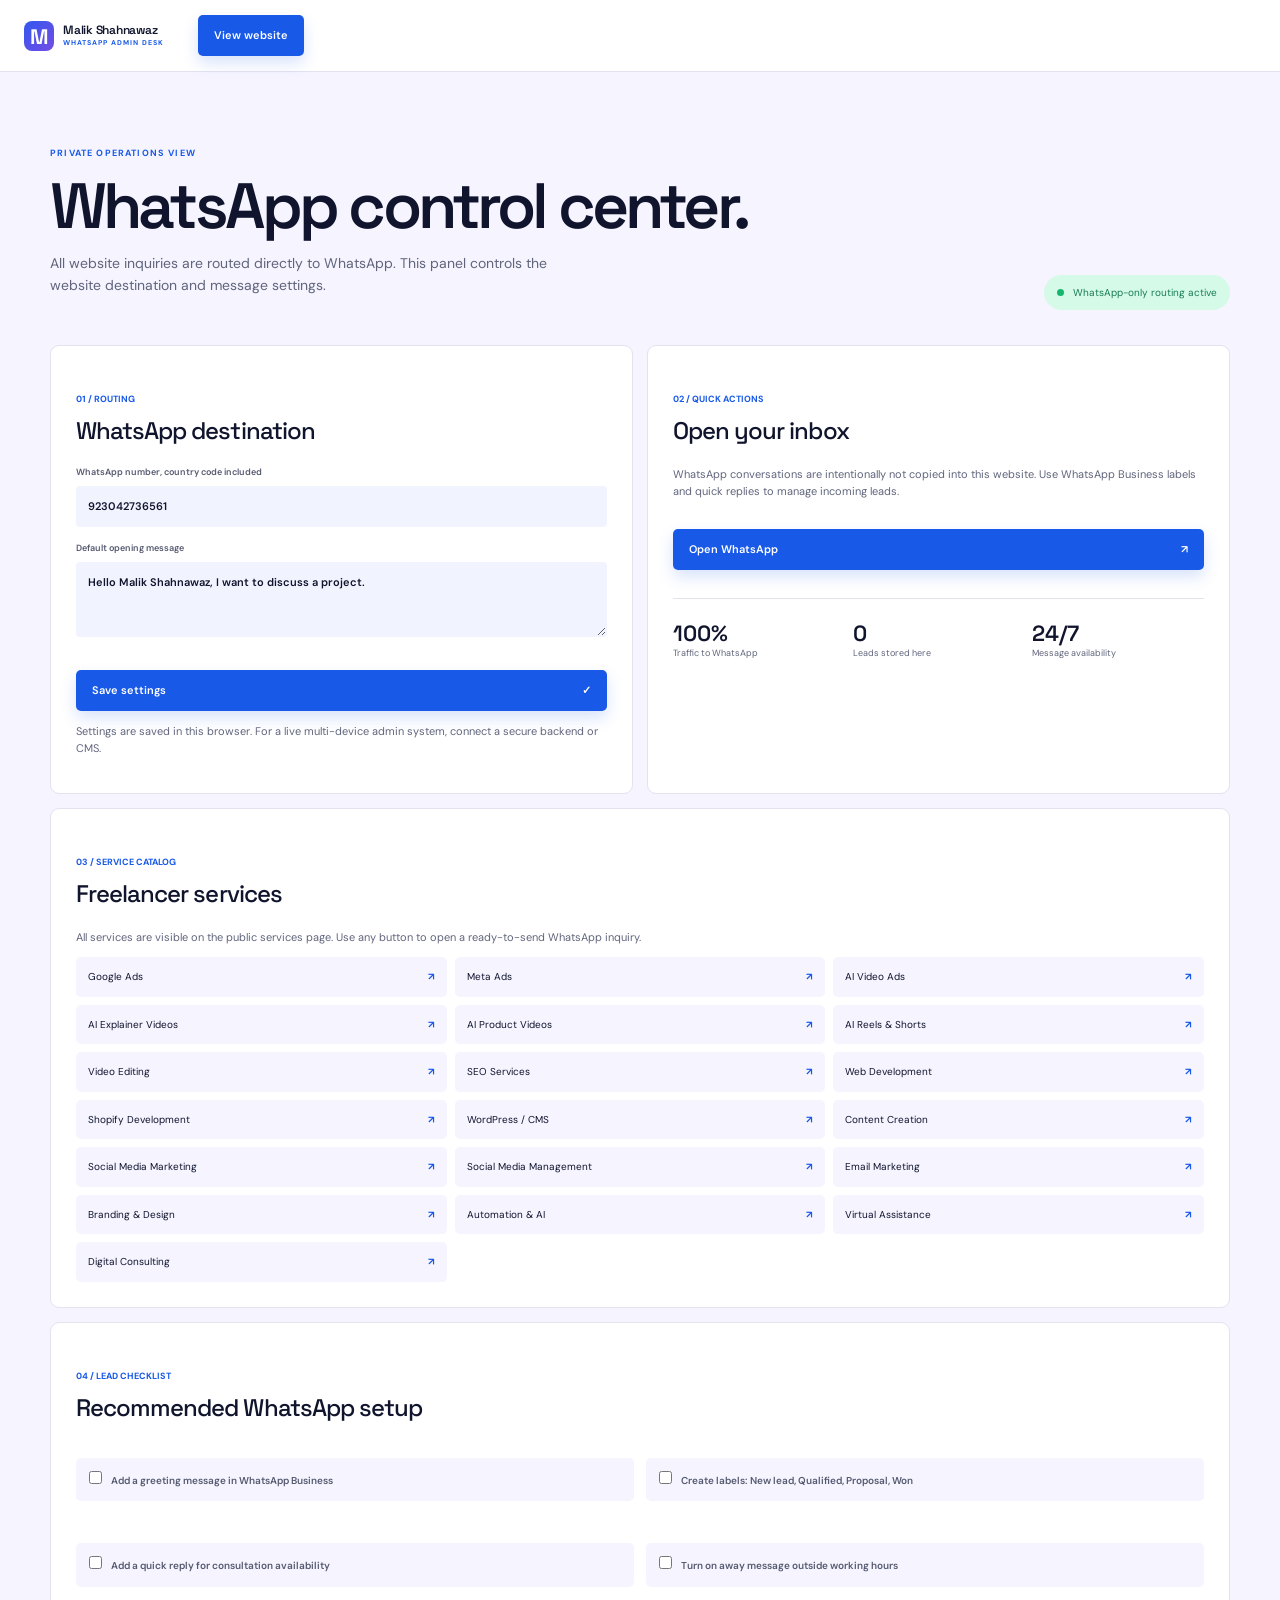
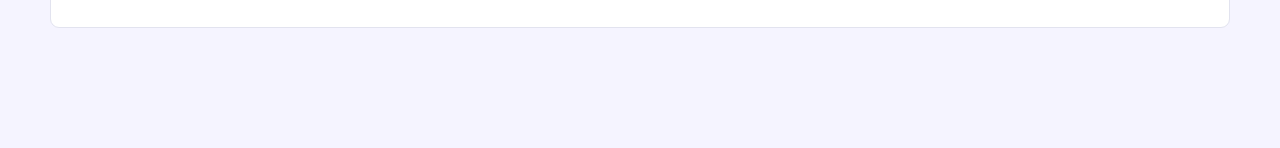
==== admin.html @ cf155d62 "Add WhatsApp-first freelancer website" ====
<!doctype html>
<html lang="en">
<head>
  <meta charset="UTF-8"><meta name="viewport" content="width=device-width,initial-scale=1.0"><title>Admin | WhatsApp Desk</title><link rel="stylesheet" href="styles.css"><link rel="stylesheet" href="admin.css">
</head>
<body class="admin-page">
  <header class="site-header"><a class="brand" href="index.html"><span class="brand-mark">M</span><span><strong>Malik Shahnawaz</strong><small>WHATSAPP ADMIN DESK</small></span></a><a class="button button-primary" href="index.html">View website</a></header>
  <main class="section-shell admin-main">
    <div class="admin-heading"><div><p class="eyebrow">Private operations view</p><h1>WhatsApp control center.</h1><p>All website inquiries are routed directly to WhatsApp. This panel controls the website destination and message settings.</p></div><div class="admin-status"><i></i> WhatsApp-only routing active</div></div>
    <div class="admin-grid">
      <section class="admin-card"><p class="card-kicker">01 / Routing</p><h2>WhatsApp destination</h2><label>WhatsApp number, country code included<input id="wa-number" inputmode="tel" placeholder="923042736561"></label><label>Default opening message<textarea id="wa-greeting" rows="3">Hello Malik Shahnawaz, I want to discuss a project.</textarea></label><button class="button button-submit" id="save-settings">Save settings <span>✓</span></button><p class="admin-note" id="save-note">Settings are saved in this browser. For a live multi-device admin system, connect a secure backend or CMS.</p></section>
      <section class="admin-card"><p class="card-kicker">02 / Quick actions</p><h2>Open your inbox</h2><p>WhatsApp conversations are intentionally not copied into this website. Use WhatsApp Business labels and quick replies to manage incoming leads.</p><a id="open-whatsapp" class="button button-submit" href="https://wa.me/923042736561" target="_blank" rel="noopener">Open WhatsApp <span>↗</span></a><div class="admin-stats"><div><strong>100%</strong><small>Traffic to WhatsApp</small></div><div><strong>0</strong><small>Leads stored here</small></div><div><strong>24/7</strong><small>Message availability</small></div></div></section>
      <section class="admin-card full"><p class="card-kicker">03 / Service catalog</p><h2>Freelancer services</h2><p>All services are visible on the public services page. Use any button to open a ready-to-send WhatsApp inquiry.</p><div class="admin-service-grid"><a href="services.html#google-ads">Google Ads <span>↗</span></a><a href="services.html#meta-ads">Meta Ads <span>↗</span></a><a href="services.html#ai-ads">AI Video Ads <span>↗</span></a><a href="services.html#ai-explainer">AI Explainer Videos <span>↗</span></a><a href="services.html#ai-product">AI Product Videos <span>↗</span></a><a href="services.html#ai-reels">AI Reels &amp; Shorts <span>↗</span></a><a href="services.html#video-editing">Video Editing <span>↗</span></a><a href="services.html#seo">SEO Services <span>↗</span></a><a href="services.html#web">Web Development <span>↗</span></a><a href="services.html#shopify">Shopify Development <span>↗</span></a><a href="services.html#wordpress">WordPress / CMS <span>↗</span></a><a href="services.html#content-creation">Content Creation <span>↗</span></a><a href="services.html#social-media">Social Media Marketing <span>↗</span></a><a href="services.html#social-management">Social Media Management <span>↗</span></a><a href="services.html#email">Email Marketing <span>↗</span></a><a href="services.html#branding">Branding &amp; Design <span>↗</span></a><a href="services.html#automation">Automation &amp; AI <span>↗</span></a><a href="services.html#virtual-assistant">Virtual Assistance <span>↗</span></a><a href="services.html#consulting">Digital Consulting <span>↗</span></a></div></section>
      <section class="admin-card full"><p class="card-kicker">04 / Lead checklist</p><h2>Recommended WhatsApp setup</h2><div class="checklist"><label><input type="checkbox"> Add a greeting message in WhatsApp Business</label><label><input type="checkbox"> Create labels: New lead, Qualified, Proposal, Won</label><label><input type="checkbox"> Add a quick reply for consultation availability</label><label><input type="checkbox"> Turn on away message outside working hours</label></div></section>
    </div>
  </main>
  <script src="admin.js"></script>
</body>
</html>
---- styles.css ----
@import url('https://fonts.googleapis.com/css2?family=DM+Sans:wght@400;500;600;700&family=Space+Grotesk:wght@400;500;600;700&display=swap');
:root{--ink:#10152d;--muted:#60657c;--blue:#1859e8;--blue-dark:#123bc0;--lav:#f5f4ff;--lav-2:#e9ebff;--line:#e2e3ef;--mint:#62f3b0;--white:#fff;--shell:1180px;--display:'Space Grotesk',sans-serif;--body:'DM Sans',sans-serif}*{box-sizing:border-box}html{scroll-behavior:smooth}body{margin:0;background:#fbfaff;color:var(--ink);font-family:var(--body);font-size:14px;line-height:1.55}a{color:inherit;text-decoration:none}button,input,select,textarea{font:inherit}button{cursor:pointer}.section-shell{width:min(var(--shell),calc(100% - 48px));margin-inline:auto}.announcement{background:var(--ink);color:#fff;text-align:center;padding:7px;font-size:10px;letter-spacing:.08em;text-transform:uppercase}.status-dot,.live i{display:inline-block;width:7px;height:7px;border-radius:50%;background:var(--mint);margin-right:6px}.site-header{height:72px;background:#fff;border-bottom:1px solid var(--line);display:flex;align-items:center;gap:34px;padding:0 max(24px,calc((100% - 1280px)/2));position:sticky;top:0;z-index:10}.brand{display:flex;align-items:center;gap:9px;white-space:nowrap}.brand-mark{display:grid;place-items:center;background:linear-gradient(135deg,#3158ee,#744ce5);width:30px;height:30px;border-radius:8px;color:#fff;font-family:var(--display);font-weight:700;font-size:21px}.brand strong{display:block;font:600 12px var(--display);letter-spacing:-.02em}.brand small{display:block;color:var(--blue);font-size:7px;font-weight:700;letter-spacing:.14em}.nav-links{display:flex;gap:22px;font-size:11px;color:#40445a}.nav-links a:hover{color:var(--blue)}.header-actions{margin-left:auto;display:flex;align-items:center;gap:9px}.phone{font-size:10px;background:var(--mint);border-radius:20px;padding:9px 11px}.button{display:inline-flex;align-items:center;justify-content:space-between;border:0;border-radius:5px;padding:12px 16px;font-size:11px;font-weight:600}.button-primary,.button-submit{background:var(--blue);color:#fff;box-shadow:0 7px 15px #1859e82b}.button-primary:hover,.button-submit:hover{background:var(--blue-dark)}.menu-toggle{display:none;border:0;background:none;font-size:20px}.hero{padding:92px 0 58px;display:grid;grid-template-columns:1.07fr .93fr;gap:55px;align-items:center}.eyebrow{font-size:9px;text-transform:uppercase;letter-spacing:.13em;color:var(--blue);font-weight:700;margin:0 0 13px}.hero h1{font:600 clamp(42px,5.6vw,76px)/.98 var(--display);letter-spacing:-.065em;margin:0 0 22px;max-width:650px}.hero h1 span,.section-heading h2 span,.faq h2 span{color:var(--blue)}.lead{color:var(--muted);max-width:480px;font-size:15px}.trust-row{display:flex;flex-wrap:wrap;gap:8px;margin-top:24px}.trust-row span{border:1px solid var(--line);background:#fff;border-radius:5px;padding:7px 11px;font-size:9px;color:#4e536b}.hero-panel{background:#fff;border:1px solid #e1e4f1;border-radius:13px;box-shadow:0 19px 50px #1e2b6c12;padding:21px}.panel-top{display:flex;justify-content:space-between;font-size:10px;color:var(--muted);border-bottom:1px solid var(--line);padding-bottom:15px}.live{color:#2b8963}.chart{height:205px;padding:20px 15px 5px;position:relative;background:linear-gradient(#fff,#f7f8ff)}.chart:before{content:'';position:absolute;inset:26px 14px 8px;background:repeating-linear-gradient(to bottom,transparent 0 34px,#e8eaf5 35px);opacity:.9}.chart-label{position:relative;font:600 25px var(--display);z-index:1}.bars{display:flex;align-items:end;gap:12px;height:138px;position:absolute;left:15px;right:15px;bottom:8px}.bars b{flex:1;background:linear-gradient(180deg,#7e96ff,#dfe5ff);border-radius:5px 5px 0 0;position:relative}.bars b:last-child{background:linear-gradient(180deg,var(--blue),#7e9cff)}.panel-stats{display:grid;grid-template-columns:repeat(3,1fr);gap:8px;border-top:1px solid var(--line);padding-top:17px}.panel-stats strong{display:block;font:600 20px var(--display)}.panel-stats small{font-size:9px;color:var(--muted)}.stats-strip{display:grid;grid-template-columns:repeat(4,1fr);background:#fff;border:1px solid var(--line);border-radius:8px;padding:22px 28px;gap:20px}.stats-strip div{border-right:1px solid var(--line)}.stats-strip div:last-child{border:0}.stats-strip strong{display:block;font:600 29px var(--display);letter-spacing:-.05em}.stats-strip span{font-size:10px;color:var(--muted)}.intro{display:grid;grid-template-columns:280px 1fr;gap:70px;padding:116px 0 120px;align-items:center}.portrait-card{background:#fff;border-radius:8px;padding:13px;box-shadow:0 8px 25px #1e2b6c0d}.portrait-art{height:280px;background:linear-gradient(145deg,#cad3fb 10%,#183259 48%,#0f162f);border-radius:5px;display:grid;place-items:center;color:#fff;font:600 70px var(--display);letter-spacing:-.1em}.portrait-card strong{display:block;font-size:12px;margin-top:11px}.portrait-card small{font-size:9px;color:var(--muted)}.intro-copy{max-width:660px}.intro-copy blockquote{font:500 29px/1.17 var(--display);letter-spacing:-.04em;margin:0 0 18px}.intro-copy>p:not(.eyebrow){font-size:12px;color:var(--muted);max-width:620px}.text-link{color:var(--blue);font-size:11px;font-weight:700}.section-block{padding:20px 0 112px}.section-heading{display:flex;align-items:end;justify-content:space-between;margin-bottom:32px}.section-heading h2,.faq h2{font:600 40px/1.05 var(--display);letter-spacing:-.06em;margin:0}.section-heading>p{max-width:300px;color:var(--muted);font-size:11px}.service-grid{display:grid;grid-template-columns:repeat(3,1fr);gap:12px}.service-card{background:#fff;border:1px solid var(--line);border-radius:8px;padding:22px;min-height:330px;transition:transform .2s,box-shadow .2s}.service-card:hover{transform:translateY(-4px);box-shadow:0 15px 30px #1e2b6c13}.service-card.featured{background:var(--lav-2);border-color:#d8dcff}.icon{display:grid;place-items:center;width:29px;height:29px;border-radius:7px;background:#dce3ff;color:var(--blue);font-size:18px}.icon.green{background:#cdf9e5;color:#129963}.icon.purple{background:#e9dcff;color:#7a48d7}.icon.orange{background:#ffe7d3;color:#ec7d27}.card-kicker{font-size:9px;color:var(--blue);font-weight:700;margin:22px 0 8px;text-transform:uppercase}.service-card h3{font:500 21px var(--display);letter-spacing:-.04em;margin:0 0 9px}.service-card>p:not(.card-kicker){font-size:11px;color:var(--muted)}.service-card ul{list-style:none;padding:0;margin:19px 0;font-size:10px;color:#50566c}.service-card li{margin:7px 0}.service-card li:before{content:'✓';color:var(--blue);margin-right:8px;font-weight:700}.service-card a{font-size:10px;color:var(--blue);font-weight:700}.process-band{background:var(--lav-2);padding:85px 0}.process-grid{display:grid;grid-template-columns:repeat(3,1fr);gap:14px}.process-grid article{background:#fff;border:1px solid #dbdef2;padding:24px;border-radius:8px}.process-grid b{display:grid;place-items:center;width:26px;height:26px;background:#e6e9ff;color:var(--blue);border-radius:6px;font-size:10px}.process-grid h3{font:500 16px var(--display);margin:23px 0 8px}.process-grid p{font-size:11px;color:var(--muted);margin:0}.tooling{padding:85px 0}.centered{text-align:center}.tooling h2{font:500 29px var(--display);margin:0 0 28px;letter-spacing:-.04em}.tool-row{display:grid;grid-template-columns:repeat(6,1fr);gap:10px}.tool-row span{background:#fff;border:1px solid var(--line);padding:17px 10px;text-align:center;border-radius:6px;font-size:10px;color:#555a70}.inquire{display:grid;grid-template-columns:.76fr 1.24fr;gap:56px;padding:92px 0 120px}.inquire-aside h2{font:600 43px/1 var(--display);letter-spacing:-.06em;margin:0 0 18px}.inquire-aside>p:not(.eyebrow){font-size:12px;color:var(--muted);max-width:310px}.contact-pill{display:flex;align-items:center;gap:11px;background:#d5fbe8;width:max-content;padding:10px 14px;border-radius:7px;margin:25px 0}.wa-icon{background:#18bd71;color:#fff;width:24px;height:24px;display:grid;place-items:center;border-radius:6px}.contact-pill small,.contact-pill strong{display:block;font-size:9px}.coverage{display:grid;gap:9px;border-top:1px solid var(--line);padding-top:20px;font-size:10px;color:var(--muted)}.coverage b{color:var(--ink);font-size:11px}.lead-form{background:#fff;border:1px solid var(--line);border-radius:10px;padding:25px;box-shadow:0 13px 35px #1e2b6c10}.form-top{display:flex;gap:8px;margin-bottom:28px}.form-top span{background:#e9ecff;color:var(--blue);padding:7px 10px;border-radius:4px;font-size:9px}.lead-form h3{font:500 23px var(--display);margin:0}.lead-form>p{font-size:11px;color:var(--muted);margin-top:5px}.form-grid{display:grid;grid-template-columns:repeat(2,1fr);gap:15px;margin-top:23px}label,legend{font-size:9px;font-weight:600;color:#555a70}input,select,textarea{display:block;width:100%;margin-top:6px;background:#f1f3ff;border:1px solid transparent;border-radius:4px;padding:11px;color:var(--ink);font-size:11px;outline:0}input:focus,select:focus,textarea:focus{border-color:var(--blue);background:#fff}textarea{resize:vertical}fieldset{border:0;padding:0;margin:16px 0}legend{margin-bottom:8px}.radio-row{display:grid;grid-template-columns:repeat(4,1fr);gap:6px}.radio-row label{background:#f1f3ff;padding:10px 8px;border-radius:4px;font-weight:400;cursor:pointer}.radio-row input{display:inline;width:auto;margin:0 4px 0 0}.button-submit{width:100%;margin-top:18px}.form-note{display:block;text-align:center;color:#8a8fa1;font-size:9px;margin-top:10px}.faq{display:grid;grid-template-columns:.8fr 1.2fr;gap:80px;padding:80px 0 130px}.faq-title>p:not(.eyebrow){font-size:11px;color:var(--muted);max-width:260px}.faq-list details{background:#fff;border:1px solid var(--line);border-radius:6px;padding:17px 18px;margin-bottom:8px;font-size:11px}.faq-list summary{cursor:pointer;display:flex;justify-content:space-between;font-weight:600;list-style:none}.faq-list summary::-webkit-details-marker{display:none}.faq-list summary span{color:var(--blue);font-size:16px}.faq-list p{color:var(--muted);font-size:11px;margin:13px 0 0;max-width:600px}.site-footer{background:var(--lav-2);padding:68px 0 20px}.footer-grid{display:grid;grid-template-columns:1.6fr .7fr 1fr 1fr;gap:50px}.footer-grid>div:first-child{max-width:280px}.footer-grid p{color:var(--muted);font-size:11px;margin:20px 0}.footer-grid>a,.footer-grid>div>a{display:block;font-size:10px;color:#555a70;margin:9px 0}.footer-grid>b,.footer-grid>div>b{font-size:10px}.footer-bottom{display:flex;justify-content:space-between;border-top:1px solid #dbdef2;margin-top:55px;padding-top:17px;color:#777d92;font-size:9px}.floating-wa{position:fixed;right:25px;bottom:25px;background:#079e5c;color:#fff;width:42px;height:42px;border-radius:50%;display:grid;place-items:center;box-shadow:0 7px 18px #079e5c55;z-index:9}.floating-wa:hover{transform:scale(1.06)}
@media(max-width:800px){.site-header{height:62px;padding:0 20px}.nav-links{display:none;position:absolute;left:0;right:0;top:62px;background:#fff;border-bottom:1px solid var(--line);padding:18px 20px;box-shadow:0 12px 25px #1e2b6c12}.nav-links.open{display:grid;gap:14px}.header-actions .phone,.header-actions .button-primary{display:none}.menu-toggle{display:block}.header-actions{margin-left:auto}.hero{display:block;padding:60px 0 40px}.hero h1{font-size:50px}.hero-panel{margin-top:45px}.stats-strip{grid-template-columns:repeat(2,1fr);gap:16px}.stats-strip div:nth-child(2){border:0}.intro{grid-template-columns:1fr;gap:36px;padding:75px 0}.portrait-card{max-width:310px}.section-heading{display:block}.section-heading>p{margin-top:18px}.section-heading h2{font-size:34px}.service-grid{grid-template-columns:1fr 1fr}.service-card{min-height:0;padding:17px}.service-card h3{font-size:17px}.process-grid,.tool-row{grid-template-columns:1fr 1fr}.inquire,.faq{grid-template-columns:1fr;gap:35px;padding:75px 0}.footer-grid{grid-template-columns:1fr 1fr;gap:30px}.footer-grid>div:first-child{grid-column:span 2}.radio-row{grid-template-columns:1fr 1fr}}
@media(max-width:520px){.section-shell{width:min(100% - 32px,var(--shell))}.hero h1{font-size:43px}.trust-row span{font-size:8px}.stats-strip{padding:17px}.stats-strip strong{font-size:23px}.intro-copy blockquote{font-size:24px}.service-grid{grid-template-columns:1fr}.service-card{min-height:280px}.process-grid,.tool-row{grid-template-columns:1fr}.form-grid{grid-template-columns:1fr}.inquire-aside h2{font-size:37px}.footer-grid{grid-template-columns:1fr}.footer-grid>div:first-child{grid-column:auto}.footer-bottom{display:block}.footer-bottom span{display:block;margin-bottom:8px}}
---- admin.css ----
.admin-page{background:var(--lav)}.admin-main{padding:75px 0 120px}.admin-heading{display:flex;justify-content:space-between;align-items:end;margin-bottom:35px}.admin-heading h1{font:600 clamp(38px,5vw,64px)/1 var(--display);letter-spacing:-.06em;margin:0 0 15px}.admin-heading p:not(.eyebrow){color:var(--muted);max-width:540px}.admin-status{background:#d5fbe8;color:#187b53;border-radius:30px;padding:10px 13px;font-size:10px;white-space:nowrap}.admin-status i{display:inline-block;width:7px;height:7px;background:#16b66e;border-radius:50%;margin-right:6px}.admin-grid{display:grid;grid-template-columns:1fr 1fr;gap:14px}.admin-card{background:#fff;border:1px solid var(--line);border-radius:9px;padding:25px}.admin-card.full{grid-column:span 2}.admin-card h2{font:500 24px var(--display);letter-spacing:-.04em;margin:0 0 20px}.admin-card>p:not(.card-kicker),.admin-note{font-size:11px;color:var(--muted)}.admin-card label{display:block;margin:15px 0}.admin-note{margin-top:12px;font-size:9px}.admin-stats{display:grid;grid-template-columns:repeat(3,1fr);gap:8px;border-top:1px solid var(--line);margin-top:28px;padding-top:20px}.admin-stats strong,.admin-stats small{display:block}.admin-stats strong{font:600 22px var(--display)}.admin-stats small{color:var(--muted);font-size:9px}.admin-service-grid{display:grid;grid-template-columns:repeat(3,1fr);gap:8px}.admin-service-grid a{display:flex;justify-content:space-between;background:var(--lav);border-radius:5px;padding:12px;font-size:10px;color:var(--ink)}.admin-service-grid a:hover{background:#e0e5ff;color:var(--blue)}.admin-service-grid span{color:var(--blue);font-weight:700}.checklist{display:grid;grid-template-columns:1fr 1fr;gap:12px}.checklist label{background:var(--lav);border-radius:5px;padding:13px;font-size:10px}.checklist input{display:inline;width:auto;margin:0 7px 0 0}@media(max-width:800px){.admin-heading{display:block}.admin-status{display:inline-block;margin-top:15px}.admin-grid{grid-template-columns:1fr}.admin-card.full{grid-column:auto}.admin-service-grid{grid-template-columns:1fr 1fr}.checklist{grid-template-columns:1fr}}@media(max-width:480px){.admin-service-grid{grid-template-columns:1fr}}
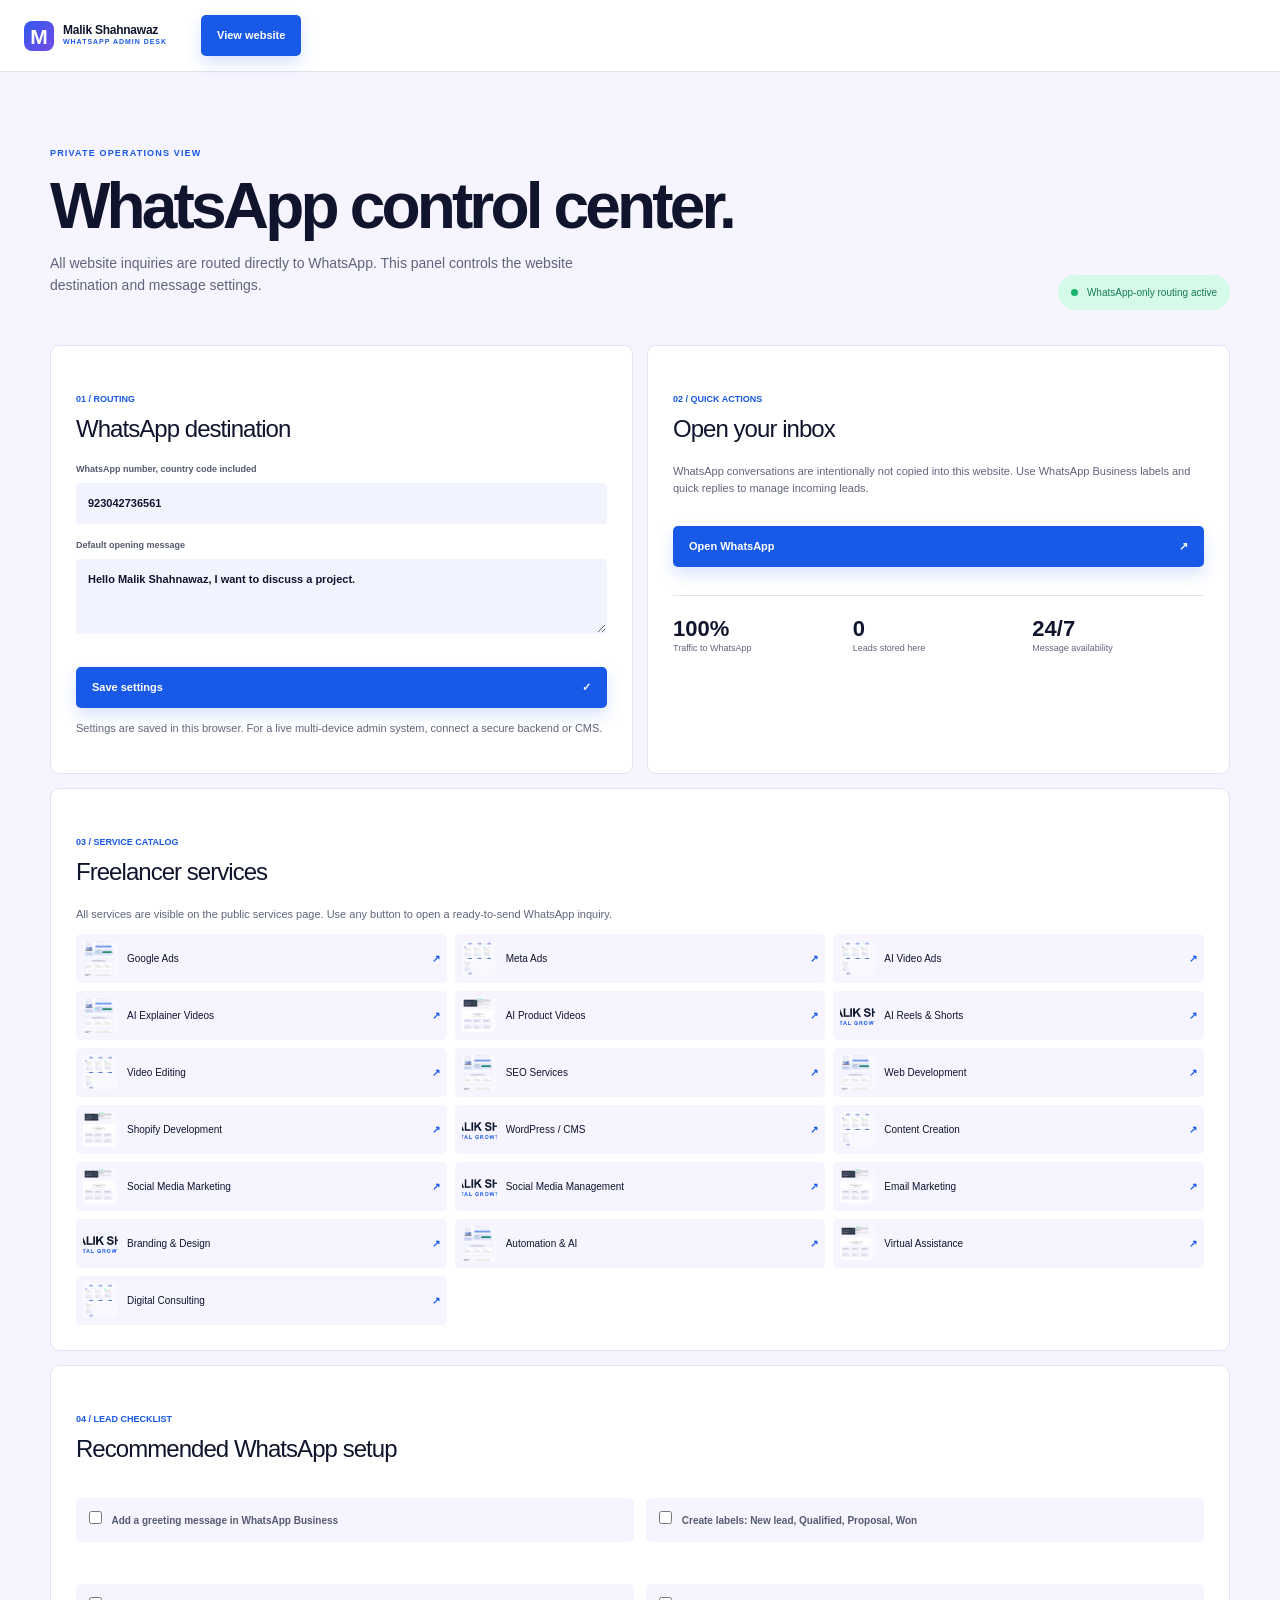
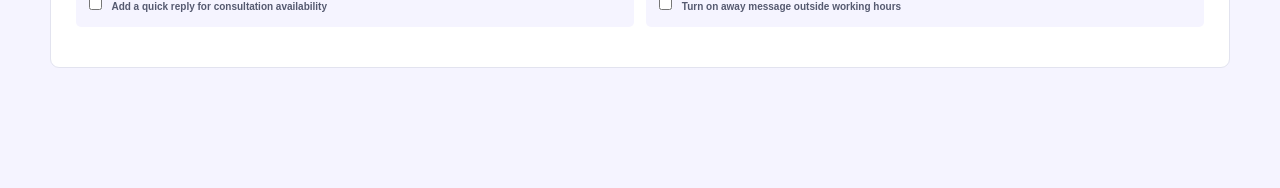
==== commit 8ef67d6d: "Upgrade site with visual service experience" ====
--- a/admin.html
+++ b/admin.html
@@ -10,7 +10,7 @@
     <div class="admin-grid">
       <section class="admin-card"><p class="card-kicker">01 / Routing</p><h2>WhatsApp destination</h2><label>WhatsApp number, country code included<input id="wa-number" inputmode="tel" placeholder="923042736561"></label><label>Default opening message<textarea id="wa-greeting" rows="3">Hello Malik Shahnawaz, I want to discuss a project.</textarea></label><button class="button button-submit" id="save-settings">Save settings <span>✓</span></button><p class="admin-note" id="save-note">Settings are saved in this browser. For a live multi-device admin system, connect a secure backend or CMS.</p></section>
       <section class="admin-card"><p class="card-kicker">02 / Quick actions</p><h2>Open your inbox</h2><p>WhatsApp conversations are intentionally not copied into this website. Use WhatsApp Business labels and quick replies to manage incoming leads.</p><a id="open-whatsapp" class="button button-submit" href="https://wa.me/923042736561" target="_blank" rel="noopener">Open WhatsApp <span>↗</span></a><div class="admin-stats"><div><strong>100%</strong><small>Traffic to WhatsApp</small></div><div><strong>0</strong><small>Leads stored here</small></div><div><strong>24/7</strong><small>Message availability</small></div></div></section>
-      <section class="admin-card full"><p class="card-kicker">03 / Service catalog</p><h2>Freelancer services</h2><p>All services are visible on the public services page. Use any button to open a ready-to-send WhatsApp inquiry.</p><div class="admin-service-grid"><a href="services.html#google-ads">Google Ads <span>↗</span></a><a href="services.html#meta-ads">Meta Ads <span>↗</span></a><a href="services.html#ai-ads">AI Video Ads <span>↗</span></a><a href="services.html#ai-explainer">AI Explainer Videos <span>↗</span></a><a href="services.html#ai-product">AI Product Videos <span>↗</span></a><a href="services.html#ai-reels">AI Reels &amp; Shorts <span>↗</span></a><a href="services.html#video-editing">Video Editing <span>↗</span></a><a href="services.html#seo">SEO Services <span>↗</span></a><a href="services.html#web">Web Development <span>↗</span></a><a href="services.html#shopify">Shopify Development <span>↗</span></a><a href="services.html#wordpress">WordPress / CMS <span>↗</span></a><a href="services.html#content-creation">Content Creation <span>↗</span></a><a href="services.html#social-media">Social Media Marketing <span>↗</span></a><a href="services.html#social-management">Social Media Management <span>↗</span></a><a href="services.html#email">Email Marketing <span>↗</span></a><a href="services.html#branding">Branding &amp; Design <span>↗</span></a><a href="services.html#automation">Automation &amp; AI <span>↗</span></a><a href="services.html#virtual-assistant">Virtual Assistance <span>↗</span></a><a href="services.html#consulting">Digital Consulting <span>↗</span></a></div></section>
+      <section class="admin-card full"><p class="card-kicker">03 / Service catalog</p><h2>Freelancer services</h2><p>All services are visible on the public services page. Use any button to open a ready-to-send WhatsApp inquiry.</p><div class="admin-service-grid"><a href="services.html#google-ads"><img src="1.png" alt=""><span>Google Ads <b>↗</b></span></a><a href="services.html#meta-ads"><img src="3.png" alt=""><span>Meta Ads <b>↗</b></span></a><a href="services.html#ai-ads"><img src="3.png" alt=""><span>AI Video Ads <b>↗</b></span></a><a href="services.html#ai-explainer"><img src="1.png" alt=""><span>AI Explainer Videos <b>↗</b></span></a><a href="services.html#ai-product"><img src="4.png" alt=""><span>AI Product Videos <b>↗</b></span></a><a href="services.html#ai-reels"><img src="5.png" alt=""><span>AI Reels &amp; Shorts <b>↗</b></span></a><a href="services.html#video-editing"><img src="3.png" alt=""><span>Video Editing <b>↗</b></span></a><a href="services.html#seo"><img src="1.png" alt=""><span>SEO Services <b>↗</b></span></a><a href="services.html#web"><img src="1.png" alt=""><span>Web Development <b>↗</b></span></a><a href="services.html#shopify"><img src="4.png" alt=""><span>Shopify Development <b>↗</b></span></a><a href="services.html#wordpress"><img src="5.png" alt=""><span>WordPress / CMS <b>↗</b></span></a><a href="services.html#content-creation"><img src="3.png" alt=""><span>Content Creation <b>↗</b></span></a><a href="services.html#social-media"><img src="4.png" alt=""><span>Social Media Marketing <b>↗</b></span></a><a href="services.html#social-management"><img src="5.png" alt=""><span>Social Media Management <b>↗</b></span></a><a href="services.html#email"><img src="4.png" alt=""><span>Email Marketing <b>↗</b></span></a><a href="services.html#branding"><img src="5.png" alt=""><span>Branding &amp; Design <b>↗</b></span></a><a href="services.html#automation"><img src="1.png" alt=""><span>Automation &amp; AI <b>↗</b></span></a><a href="services.html#virtual-assistant"><img src="4.png" alt=""><span>Virtual Assistance <b>↗</b></span></a><a href="services.html#consulting"><img src="3.png" alt=""><span>Digital Consulting <b>↗</b></span></a></div></section>
       <section class="admin-card full"><p class="card-kicker">04 / Lead checklist</p><h2>Recommended WhatsApp setup</h2><div class="checklist"><label><input type="checkbox"> Add a greeting message in WhatsApp Business</label><label><input type="checkbox"> Create labels: New lead, Qualified, Proposal, Won</label><label><input type="checkbox"> Add a quick reply for consultation availability</label><label><input type="checkbox"> Turn on away message outside working hours</label></div></section>
     </div>
   </main>
--- a/styles.css
+++ b/styles.css
@@ -1,4 +1,6 @@
+ .portrait-art{overflow:hidden}.portrait-art img{width:100%;height:100%;object-fit:cover;object-position:center 24%;display:block}
 @import url('https://fonts.googleapis.com/css2?family=DM+Sans:wght@400;500;600;700&family=Space+Grotesk:wght@400;500;600;700&display=swap');
 :root{--ink:#10152d;--muted:#60657c;--blue:#1859e8;--blue-dark:#123bc0;--lav:#f5f4ff;--lav-2:#e9ebff;--line:#e2e3ef;--mint:#62f3b0;--white:#fff;--shell:1180px;--display:'Space Grotesk',sans-serif;--body:'DM Sans',sans-serif}*{box-sizing:border-box}html{scroll-behavior:smooth}body{margin:0;background:#fbfaff;color:var(--ink);font-family:var(--body);font-size:14px;line-height:1.55}a{color:inherit;text-decoration:none}button,input,select,textarea{font:inherit}button{cursor:pointer}.section-shell{width:min(var(--shell),calc(100% - 48px));margin-inline:auto}.announcement{background:var(--ink);color:#fff;text-align:center;padding:7px;font-size:10px;letter-spacing:.08em;text-transform:uppercase}.status-dot,.live i{display:inline-block;width:7px;height:7px;border-radius:50%;background:var(--mint);margin-right:6px}.site-header{height:72px;background:#fff;border-bottom:1px solid var(--line);display:flex;align-items:center;gap:34px;padding:0 max(24px,calc((100% - 1280px)/2));position:sticky;top:0;z-index:10}.brand{display:flex;align-items:center;gap:9px;white-space:nowrap}.brand-mark{display:grid;place-items:center;background:linear-gradient(135deg,#3158ee,#744ce5);width:30px;height:30px;border-radius:8px;color:#fff;font-family:var(--display);font-weight:700;font-size:21px}.brand strong{display:block;font:600 12px var(--display);letter-spacing:-.02em}.brand small{display:block;color:var(--blue);font-size:7px;font-weight:700;letter-spacing:.14em}.nav-links{display:flex;gap:22px;font-size:11px;color:#40445a}.nav-links a:hover{color:var(--blue)}.header-actions{margin-left:auto;display:flex;align-items:center;gap:9px}.phone{font-size:10px;background:var(--mint);border-radius:20px;padding:9px 11px}.button{display:inline-flex;align-items:center;justify-content:space-between;border:0;border-radius:5px;padding:12px 16px;font-size:11px;font-weight:600}.button-primary,.button-submit{background:var(--blue);color:#fff;box-shadow:0 7px 15px #1859e82b}.button-primary:hover,.button-submit:hover{background:var(--blue-dark)}.menu-toggle{display:none;border:0;background:none;font-size:20px}.hero{padding:92px 0 58px;display:grid;grid-template-columns:1.07fr .93fr;gap:55px;align-items:center}.eyebrow{font-size:9px;text-transform:uppercase;letter-spacing:.13em;color:var(--blue);font-weight:700;margin:0 0 13px}.hero h1{font:600 clamp(42px,5.6vw,76px)/.98 var(--display);letter-spacing:-.065em;margin:0 0 22px;max-width:650px}.hero h1 span,.section-heading h2 span,.faq h2 span{color:var(--blue)}.lead{color:var(--muted);max-width:480px;font-size:15px}.trust-row{display:flex;flex-wrap:wrap;gap:8px;margin-top:24px}.trust-row span{border:1px solid var(--line);background:#fff;border-radius:5px;padding:7px 11px;font-size:9px;color:#4e536b}.hero-panel{background:#fff;border:1px solid #e1e4f1;border-radius:13px;box-shadow:0 19px 50px #1e2b6c12;padding:21px}.panel-top{display:flex;justify-content:space-between;font-size:10px;color:var(--muted);border-bottom:1px solid var(--line);padding-bottom:15px}.live{color:#2b8963}.chart{height:205px;padding:20px 15px 5px;position:relative;background:linear-gradient(#fff,#f7f8ff)}.chart:before{content:'';position:absolute;inset:26px 14px 8px;background:repeating-linear-gradient(to bottom,transparent 0 34px,#e8eaf5 35px);opacity:.9}.chart-label{position:relative;font:600 25px var(--display);z-index:1}.bars{display:flex;align-items:end;gap:12px;height:138px;position:absolute;left:15px;right:15px;bottom:8px}.bars b{flex:1;background:linear-gradient(180deg,#7e96ff,#dfe5ff);border-radius:5px 5px 0 0;position:relative}.bars b:last-child{background:linear-gradient(180deg,var(--blue),#7e9cff)}.panel-stats{display:grid;grid-template-columns:repeat(3,1fr);gap:8px;border-top:1px solid var(--line);padding-top:17px}.panel-stats strong{display:block;font:600 20px var(--display)}.panel-stats small{font-size:9px;color:var(--muted)}.stats-strip{display:grid;grid-template-columns:repeat(4,1fr);background:#fff;border:1px solid var(--line);border-radius:8px;padding:22px 28px;gap:20px}.stats-strip div{border-right:1px solid var(--line)}.stats-strip div:last-child{border:0}.stats-strip strong{display:block;font:600 29px var(--display);letter-spacing:-.05em}.stats-strip span{font-size:10px;color:var(--muted)}.intro{display:grid;grid-template-columns:280px 1fr;gap:70px;padding:116px 0 120px;align-items:center}.portrait-card{background:#fff;border-radius:8px;padding:13px;box-shadow:0 8px 25px #1e2b6c0d}.portrait-art{height:280px;background:linear-gradient(145deg,#cad3fb 10%,#183259 48%,#0f162f);border-radius:5px;display:grid;place-items:center;color:#fff;font:600 70px var(--display);letter-spacing:-.1em}.portrait-card strong{display:block;font-size:12px;margin-top:11px}.portrait-card small{font-size:9px;color:var(--muted)}.intro-copy{max-width:660px}.intro-copy blockquote{font:500 29px/1.17 var(--display);letter-spacing:-.04em;margin:0 0 18px}.intro-copy>p:not(.eyebrow){font-size:12px;color:var(--muted);max-width:620px}.text-link{color:var(--blue);font-size:11px;font-weight:700}.section-block{padding:20px 0 112px}.section-heading{display:flex;align-items:end;justify-content:space-between;margin-bottom:32px}.section-heading h2,.faq h2{font:600 40px/1.05 var(--display);letter-spacing:-.06em;margin:0}.section-heading>p{max-width:300px;color:var(--muted);font-size:11px}.service-grid{display:grid;grid-template-columns:repeat(3,1fr);gap:12px}.service-card{background:#fff;border:1px solid var(--line);border-radius:8px;padding:22px;min-height:330px;transition:transform .2s,box-shadow .2s}.service-card:hover{transform:translateY(-4px);box-shadow:0 15px 30px #1e2b6c13}.service-card.featured{background:var(--lav-2);border-color:#d8dcff}.icon{display:grid;place-items:center;width:29px;height:29px;border-radius:7px;background:#dce3ff;color:var(--blue);font-size:18px}.icon.green{background:#cdf9e5;color:#129963}.icon.purple{background:#e9dcff;color:#7a48d7}.icon.orange{background:#ffe7d3;color:#ec7d27}.card-kicker{font-size:9px;color:var(--blue);font-weight:700;margin:22px 0 8px;text-transform:uppercase}.service-card h3{font:500 21px var(--display);letter-spacing:-.04em;margin:0 0 9px}.service-card>p:not(.card-kicker){font-size:11px;color:var(--muted)}.service-card ul{list-style:none;padding:0;margin:19px 0;font-size:10px;color:#50566c}.service-card li{margin:7px 0}.service-card li:before{content:'✓';color:var(--blue);margin-right:8px;font-weight:700}.service-card a{font-size:10px;color:var(--blue);font-weight:700}.process-band{background:var(--lav-2);padding:85px 0}.process-grid{display:grid;grid-template-columns:repeat(3,1fr);gap:14px}.process-grid article{background:#fff;border:1px solid #dbdef2;padding:24px;border-radius:8px}.process-grid b{display:grid;place-items:center;width:26px;height:26px;background:#e6e9ff;color:var(--blue);border-radius:6px;font-size:10px}.process-grid h3{font:500 16px var(--display);margin:23px 0 8px}.process-grid p{font-size:11px;color:var(--muted);margin:0}.tooling{padding:85px 0}.centered{text-align:center}.tooling h2{font:500 29px var(--display);margin:0 0 28px;letter-spacing:-.04em}.tool-row{display:grid;grid-template-columns:repeat(6,1fr);gap:10px}.tool-row span{background:#fff;border:1px solid var(--line);padding:17px 10px;text-align:center;border-radius:6px;font-size:10px;color:#555a70}.inquire{display:grid;grid-template-columns:.76fr 1.24fr;gap:56px;padding:92px 0 120px}.inquire-aside h2{font:600 43px/1 var(--display);letter-spacing:-.06em;margin:0 0 18px}.inquire-aside>p:not(.eyebrow){font-size:12px;color:var(--muted);max-width:310px}.contact-pill{display:flex;align-items:center;gap:11px;background:#d5fbe8;width:max-content;padding:10px 14px;border-radius:7px;margin:25px 0}.wa-icon{background:#18bd71;color:#fff;width:24px;height:24px;display:grid;place-items:center;border-radius:6px}.contact-pill small,.contact-pill strong{display:block;font-size:9px}.coverage{display:grid;gap:9px;border-top:1px solid var(--line);padding-top:20px;font-size:10px;color:var(--muted)}.coverage b{color:var(--ink);font-size:11px}.lead-form{background:#fff;border:1px solid var(--line);border-radius:10px;padding:25px;box-shadow:0 13px 35px #1e2b6c10}.form-top{display:flex;gap:8px;margin-bottom:28px}.form-top span{background:#e9ecff;color:var(--blue);padding:7px 10px;border-radius:4px;font-size:9px}.lead-form h3{font:500 23px var(--display);margin:0}.lead-form>p{font-size:11px;color:var(--muted);margin-top:5px}.form-grid{display:grid;grid-template-columns:repeat(2,1fr);gap:15px;margin-top:23px}label,legend{font-size:9px;font-weight:600;color:#555a70}input,select,textarea{display:block;width:100%;margin-top:6px;background:#f1f3ff;border:1px solid transparent;border-radius:4px;padding:11px;color:var(--ink);font-size:11px;outline:0}input:focus,select:focus,textarea:focus{border-color:var(--blue);background:#fff}textarea{resize:vertical}fieldset{border:0;padding:0;margin:16px 0}legend{margin-bottom:8px}.radio-row{display:grid;grid-template-columns:repeat(4,1fr);gap:6px}.radio-row label{background:#f1f3ff;padding:10px 8px;border-radius:4px;font-weight:400;cursor:pointer}.radio-row input{display:inline;width:auto;margin:0 4px 0 0}.button-submit{width:100%;margin-top:18px}.form-note{display:block;text-align:center;color:#8a8fa1;font-size:9px;margin-top:10px}.faq{display:grid;grid-template-columns:.8fr 1.2fr;gap:80px;padding:80px 0 130px}.faq-title>p:not(.eyebrow){font-size:11px;color:var(--muted);max-width:260px}.faq-list details{background:#fff;border:1px solid var(--line);border-radius:6px;padding:17px 18px;margin-bottom:8px;font-size:11px}.faq-list summary{cursor:pointer;display:flex;justify-content:space-between;font-weight:600;list-style:none}.faq-list summary::-webkit-details-marker{display:none}.faq-list summary span{color:var(--blue);font-size:16px}.faq-list p{color:var(--muted);font-size:11px;margin:13px 0 0;max-width:600px}.site-footer{background:var(--lav-2);padding:68px 0 20px}.footer-grid{display:grid;grid-template-columns:1.6fr .7fr 1fr 1fr;gap:50px}.footer-grid>div:first-child{max-width:280px}.footer-grid p{color:var(--muted);font-size:11px;margin:20px 0}.footer-grid>a,.footer-grid>div>a{display:block;font-size:10px;color:#555a70;margin:9px 0}.footer-grid>b,.footer-grid>div>b{font-size:10px}.footer-bottom{display:flex;justify-content:space-between;border-top:1px solid #dbdef2;margin-top:55px;padding-top:17px;color:#777d92;font-size:9px}.floating-wa{position:fixed;right:25px;bottom:25px;background:#079e5c;color:#fff;width:42px;height:42px;border-radius:50%;display:grid;place-items:center;box-shadow:0 7px 18px #079e5c55;z-index:9}.floating-wa:hover{transform:scale(1.06)}
 @media(max-width:800px){.site-header{height:62px;padding:0 20px}.nav-links{display:none;position:absolute;left:0;right:0;top:62px;background:#fff;border-bottom:1px solid var(--line);padding:18px 20px;box-shadow:0 12px 25px #1e2b6c12}.nav-links.open{display:grid;gap:14px}.header-actions .phone,.header-actions .button-primary{display:none}.menu-toggle{display:block}.header-actions{margin-left:auto}.hero{display:block;padding:60px 0 40px}.hero h1{font-size:50px}.hero-panel{margin-top:45px}.stats-strip{grid-template-columns:repeat(2,1fr);gap:16px}.stats-strip div:nth-child(2){border:0}.intro{grid-template-columns:1fr;gap:36px;padding:75px 0}.portrait-card{max-width:310px}.section-heading{display:block}.section-heading>p{margin-top:18px}.section-heading h2{font-size:34px}.service-grid{grid-template-columns:1fr 1fr}.service-card{min-height:0;padding:17px}.service-card h3{font-size:17px}.process-grid,.tool-row{grid-template-columns:1fr 1fr}.inquire,.faq{grid-template-columns:1fr;gap:35px;padding:75px 0}.footer-grid{grid-template-columns:1fr 1fr;gap:30px}.footer-grid>div:first-child{grid-column:span 2}.radio-row{grid-template-columns:1fr 1fr}}
 @media(max-width:520px){.section-shell{width:min(100% - 32px,var(--shell))}.hero h1{font-size:43px}.trust-row span{font-size:8px}.stats-strip{padding:17px}.stats-strip strong{font-size:23px}.intro-copy blockquote{font-size:24px}.service-grid{grid-template-columns:1fr}.service-card{min-height:280px}.process-grid,.tool-row{grid-template-columns:1fr}.form-grid{grid-template-columns:1fr}.inquire-aside h2{font-size:37px}.footer-grid{grid-template-columns:1fr}.footer-grid>div:first-child{grid-column:auto}.footer-bottom{display:block}.footer-bottom span{display:block;margin-bottom:8px}}
+.home-showcase{display:grid;grid-template-columns:.9fr 1.1fr;gap:70px;align-items:center;padding:110px 0}.showcase-copy h2,.comparison-section h2{font:500 clamp(32px,4vw,54px)/1.02 var(--display);letter-spacing:-.065em;margin:0 0 20px}.showcase-copy h2 span,.comparison-section h2 span,.testimonial-heading h2 span{color:var(--blue)}.showcase-copy>p:not(.eyebrow){color:var(--muted);max-width:410px}.showcase-points{display:grid;gap:8px;margin:25px 0;font-size:10px;color:#4f566d}.showcase-points span{border-bottom:1px solid var(--line);padding-bottom:8px}.showcase-image{height:390px;position:relative;border-radius:10px;overflow:hidden;background:var(--lav-2)}.showcase-image img{width:100%;height:100%;object-fit:cover;display:block;filter:saturate(.85)}.image-caption{position:absolute;bottom:15px;left:15px;background:#fff;padding:7px 10px;font-size:9px;text-transform:uppercase;letter-spacing:.1em}.home-testimonials{margin-bottom:100px}.testimonial-heading{max-width:440px}.testimonial-heading h2{font:500 38px/1.02 var(--display);letter-spacing:-.06em;margin:0}.testimonial-heading{margin-bottom:25px}.testimonial-band{background:var(--lav-2);padding:80px 0}.testimonial-quote{max-width:840px;border-left:3px solid var(--blue);padding-left:28px}.testimonial-quote>span,.testimonial>span{color:#f6a928;letter-spacing:.12em}.testimonial-quote blockquote{font:500 clamp(24px,3vw,39px)/1.08 var(--display);letter-spacing:-.05em;margin:14px 0}.testimonial-quote strong,.testimonial strong{font-size:10px;color:var(--muted)}.comparison-section{padding:10px 0 110px}.comparison-table{border-top:1px solid var(--line)}.comparison-row{display:grid;grid-template-columns:1.7fr 1fr 1fr;border-bottom:1px solid var(--line);padding:16px 12px;font-size:11px;align-items:center}.comparison-row b:last-child,.comparison-row strong{color:var(--blue)}.comparison-row i{font-style:normal;color:#9499aa}.comparison-head{background:var(--lav);font-size:10px}.comparison-head b{font-weight:600}.comparison-head b:last-child{color:var(--blue)}
--- a/admin.css
+++ b/admin.css
@@ -1 +1 @@
-.admin-page{background:var(--lav)}.admin-main{padding:75px 0 120px}.admin-heading{display:flex;justify-content:space-between;align-items:end;margin-bottom:35px}.admin-heading h1{font:600 clamp(38px,5vw,64px)/1 var(--display);letter-spacing:-.06em;margin:0 0 15px}.admin-heading p:not(.eyebrow){color:var(--muted);max-width:540px}.admin-status{background:#d5fbe8;color:#187b53;border-radius:30px;padding:10px 13px;font-size:10px;white-space:nowrap}.admin-status i{display:inline-block;width:7px;height:7px;background:#16b66e;border-radius:50%;margin-right:6px}.admin-grid{display:grid;grid-template-columns:1fr 1fr;gap:14px}.admin-card{background:#fff;border:1px solid var(--line);border-radius:9px;padding:25px}.admin-card.full{grid-column:span 2}.admin-card h2{font:500 24px var(--display);letter-spacing:-.04em;margin:0 0 20px}.admin-card>p:not(.card-kicker),.admin-note{font-size:11px;color:var(--muted)}.admin-card label{display:block;margin:15px 0}.admin-note{margin-top:12px;font-size:9px}.admin-stats{display:grid;grid-template-columns:repeat(3,1fr);gap:8px;border-top:1px solid var(--line);margin-top:28px;padding-top:20px}.admin-stats strong,.admin-stats small{display:block}.admin-stats strong{font:600 22px var(--display)}.admin-stats small{color:var(--muted);font-size:9px}.admin-service-grid{display:grid;grid-template-columns:repeat(3,1fr);gap:8px}.admin-service-grid a{display:flex;justify-content:space-between;background:var(--lav);border-radius:5px;padding:12px;font-size:10px;color:var(--ink)}.admin-service-grid a:hover{background:#e0e5ff;color:var(--blue)}.admin-service-grid span{color:var(--blue);font-weight:700}.checklist{display:grid;grid-template-columns:1fr 1fr;gap:12px}.checklist label{background:var(--lav);border-radius:5px;padding:13px;font-size:10px}.checklist input{display:inline;width:auto;margin:0 7px 0 0}@media(max-width:800px){.admin-heading{display:block}.admin-status{display:inline-block;margin-top:15px}.admin-grid{grid-template-columns:1fr}.admin-card.full{grid-column:auto}.admin-service-grid{grid-template-columns:1fr 1fr}.checklist{grid-template-columns:1fr}}@media(max-width:480px){.admin-service-grid{grid-template-columns:1fr}}
+.admin-page{background:var(--lav)}.admin-main{padding:75px 0 120px}.admin-heading{display:flex;justify-content:space-between;align-items:end;margin-bottom:35px}.admin-heading h1{font:600 clamp(38px,5vw,64px)/1 var(--display);letter-spacing:-.06em;margin:0 0 15px}.admin-heading p:not(.eyebrow){color:var(--muted);max-width:540px}.admin-status{background:#d5fbe8;color:#187b53;border-radius:30px;padding:10px 13px;font-size:10px;white-space:nowrap}.admin-status i{display:inline-block;width:7px;height:7px;background:#16b66e;border-radius:50%;margin-right:6px}.admin-grid{display:grid;grid-template-columns:1fr 1fr;gap:14px}.admin-card{background:#fff;border:1px solid var(--line);border-radius:9px;padding:25px}.admin-card.full{grid-column:span 2}.admin-card h2{font:500 24px var(--display);letter-spacing:-.04em;margin:0 0 20px}.admin-card>p:not(.card-kicker),.admin-note{font-size:11px;color:var(--muted)}.admin-card label{display:block;margin:15px 0}.admin-note{margin-top:12px;font-size:9px}.admin-stats{display:grid;grid-template-columns:repeat(3,1fr);gap:8px;border-top:1px solid var(--line);margin-top:28px;padding-top:20px}.admin-stats strong,.admin-stats small{display:block}.admin-stats strong{font:600 22px var(--display)}.admin-stats small{color:var(--muted);font-size:9px}.admin-service-grid{display:grid;grid-template-columns:repeat(3,1fr);gap:8px}.admin-service-grid a{display:flex;align-items:center;gap:9px;background:var(--lav);border-radius:5px;padding:7px;font-size:10px;color:var(--ink)}.admin-service-grid a:hover{background:#e0e5ff;color:var(--blue)}.admin-service-grid img{width:35px;height:35px;object-fit:cover;border-radius:4px}.admin-service-grid span{display:flex;justify-content:space-between;align-items:center;gap:5px;flex:1}.admin-service-grid b{color:var(--blue);font-weight:700}.checklist{display:grid;grid-template-columns:1fr 1fr;gap:12px}.checklist label{background:var(--lav);border-radius:5px;padding:13px;font-size:10px}.checklist input{display:inline;width:auto;margin:0 7px 0 0}@media(max-width:800px){.admin-heading{display:block}.admin-status{display:inline-block;margin-top:15px}.admin-grid{grid-template-columns:1fr}.admin-card.full{grid-column:auto}.admin-service-grid{grid-template-columns:1fr 1fr}.checklist{grid-template-columns:1fr}}@media(max-width:480px){.admin-service-grid{grid-template-columns:1fr}}
